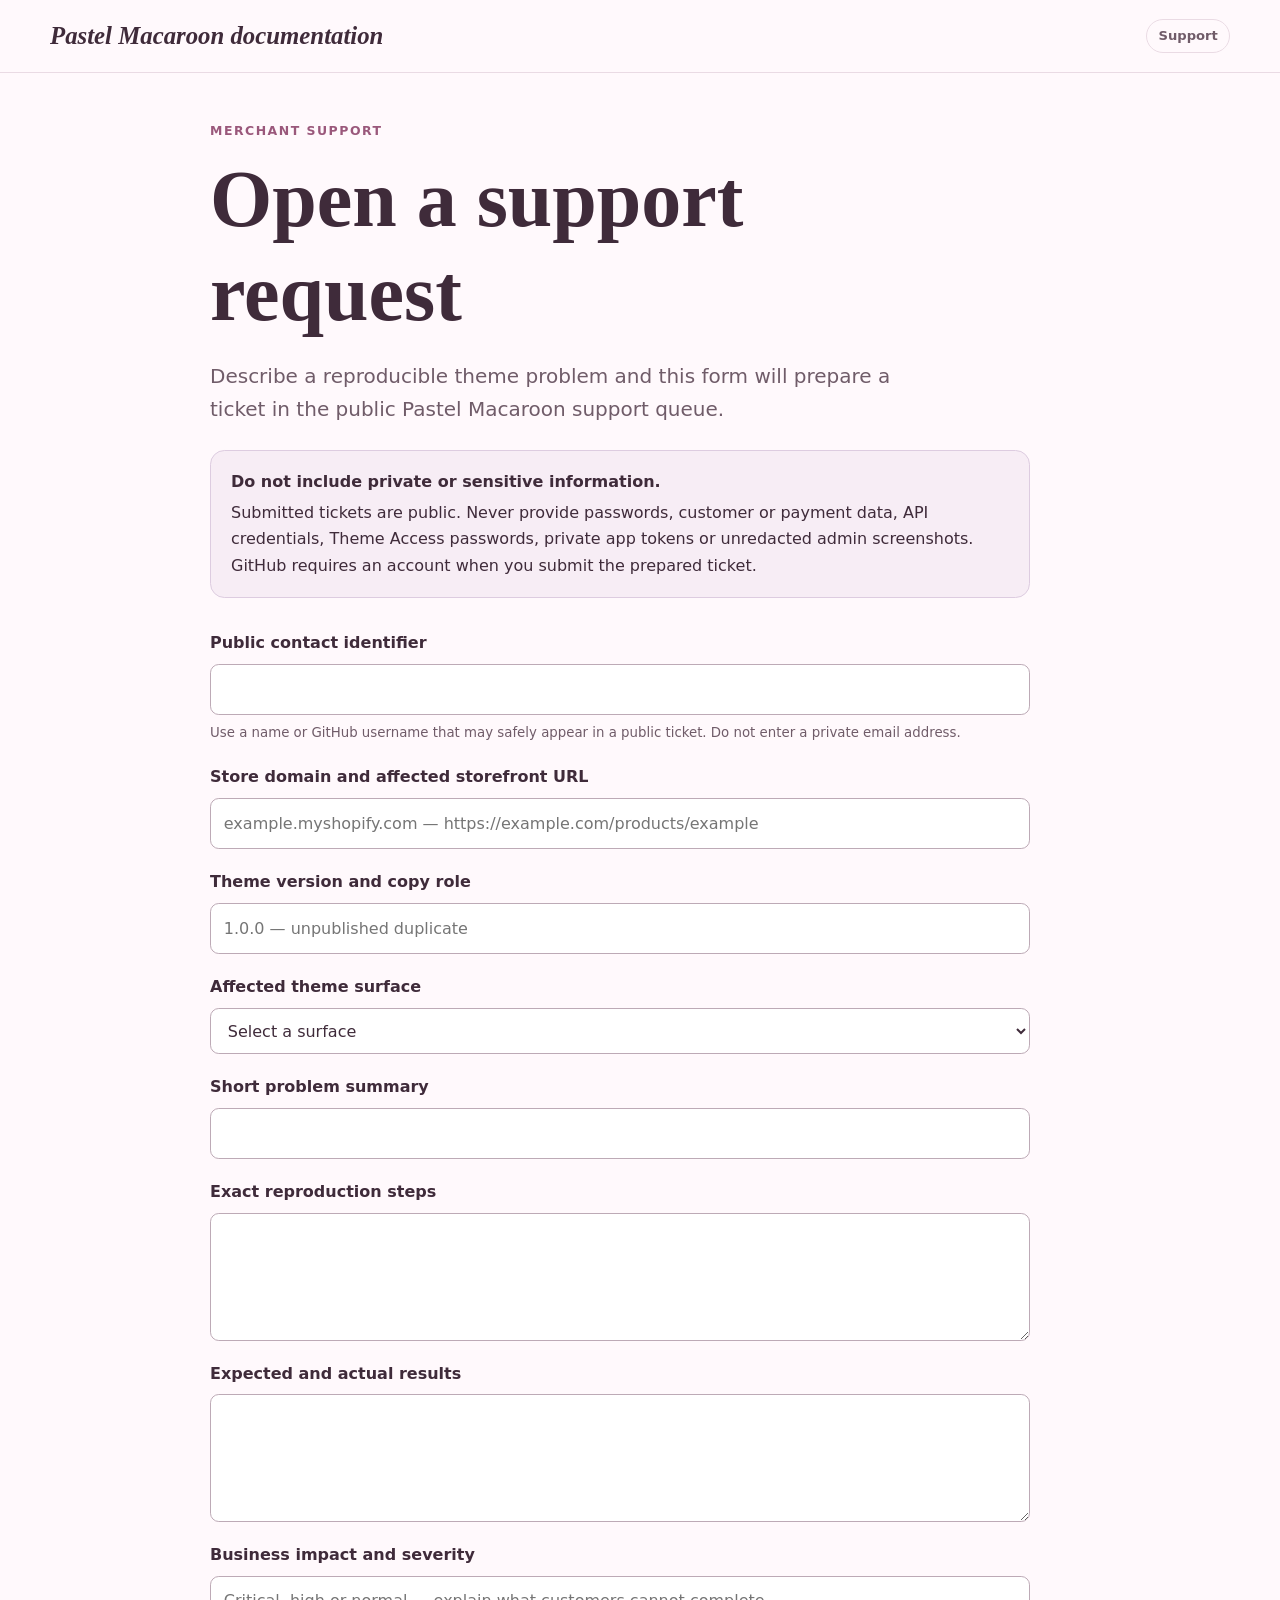
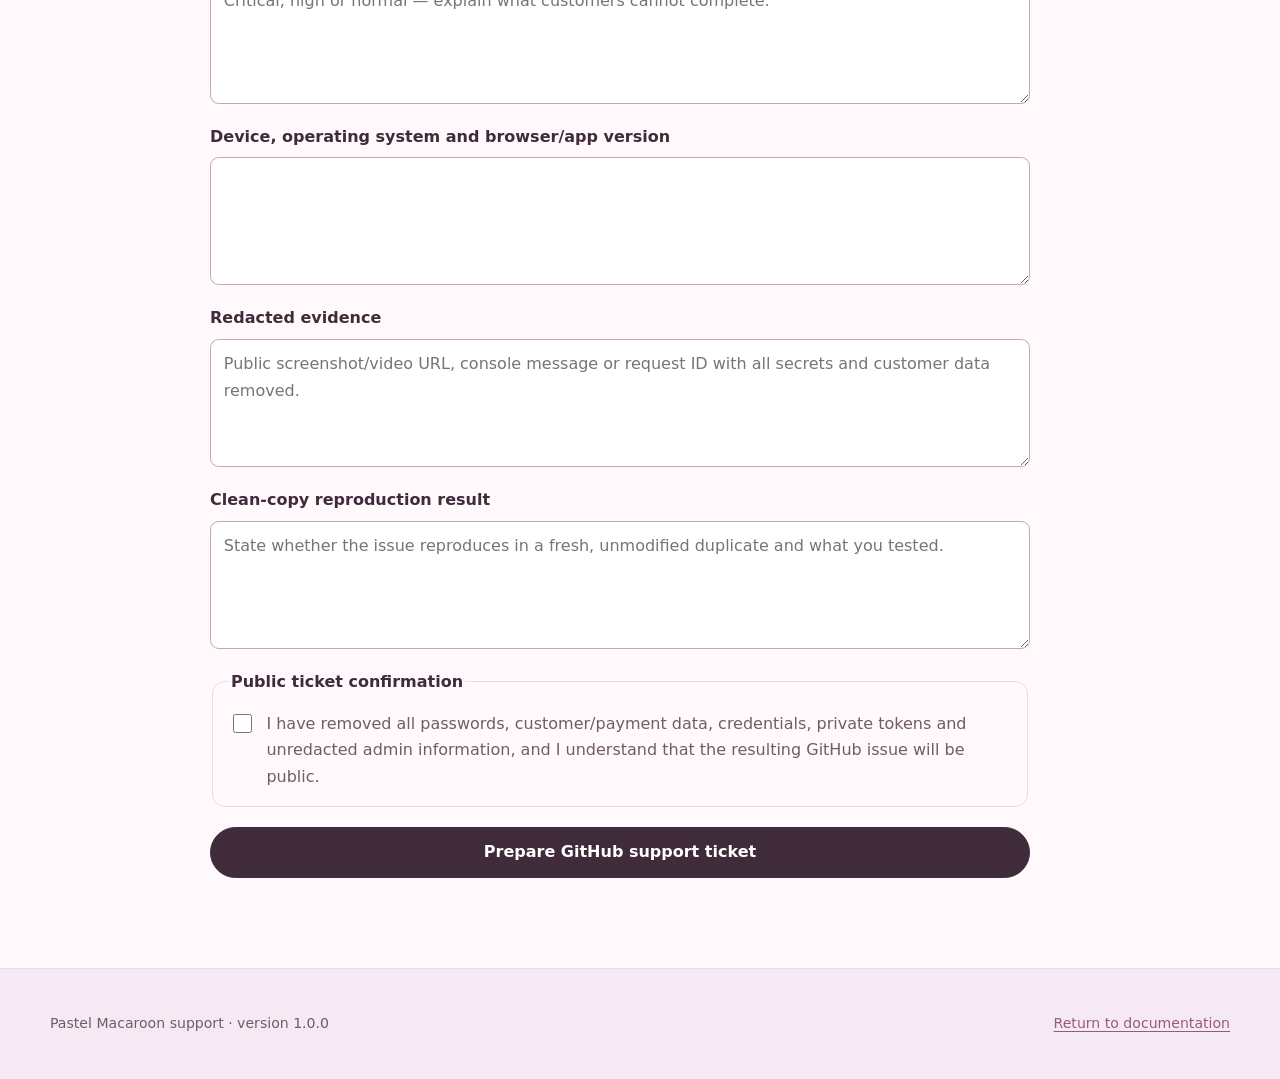
==== support.html @ 12b813d6 "Add public support intake" ====
<!doctype html>
<html lang="en">
  <head>
    <meta charset="utf-8">
    <meta name="viewport" content="width=device-width, initial-scale=1">
    <meta name="description" content="Public support request form for the Pastel Macaroon Shopify theme.">
    <title>Pastel Macaroon support request</title>
    <link rel="stylesheet" href="assets/docs.css">
  </head>
  <body>
    <a class="skip-link" href="#main-content">Skip to support form</a>
    <header class="site-header">
      <div class="site-header__inner">
        <a class="brand" href="./">Pastel Macaroon documentation</a>
        <span class="version-badge">Support</span>
      </div>
    </header>

    <main class="support-page" id="main-content">
      <p class="eyebrow">Merchant support</p>
      <h1>Open a support request</h1>
      <p class="docs-hero__lede">Describe a reproducible theme problem and this form will prepare a ticket in the public Pastel Macaroon support queue.</p>

      <div class="callout">
        <strong>Do not include private or sensitive information.</strong>
        Submitted tickets are public. Never provide passwords, customer or payment data, API credentials, Theme Access passwords, private app tokens or unredacted admin screenshots. GitHub requires an account when you submit the prepared ticket.
      </div>

      <form class="support-form" id="SupportRequest" action="https://github.com/bkolasinski/pastel-macaroon/issues/new" method="get">
        <input type="hidden" name="labels" value="support">
        <input type="hidden" name="title" id="IssueTitle">
        <input type="hidden" name="body" id="IssueBody">

        <div class="support-form__field">
          <label for="MerchantContact">Public contact identifier</label>
          <input id="MerchantContact" name="merchant-contact" type="text" autocomplete="name" maxlength="120" required>
          <small>Use a name or GitHub username that may safely appear in a public ticket. Do not enter a private email address.</small>
        </div>

        <div class="support-form__field">
          <label for="StoreUrl">Store domain and affected storefront URL</label>
          <input id="StoreUrl" name="store-domain-and-url" type="text" inputmode="url" maxlength="500" placeholder="example.myshopify.com — https://example.com/products/example" required>
        </div>

        <div class="support-form__field">
          <label for="ThemeVersion">Theme version and copy role</label>
          <input id="ThemeVersion" name="theme-version-and-copy-role" type="text" maxlength="160" placeholder="1.0.0 — unpublished duplicate" required>
        </div>

        <div class="support-form__field">
          <label for="Surface">Affected theme surface</label>
          <select id="Surface" name="affected-theme-surface" required>
            <option value="">Select a surface</option>
            <option>Home page or section</option>
            <option>Header or navigation</option>
            <option>Collection or search</option>
            <option>Product page or product form</option>
            <option>Cart or checkout handoff</option>
            <option>Blog, article or page</option>
            <option>Customer account</option>
            <option>Markets or localization</option>
            <option>Theme editor</option>
            <option>Accessibility</option>
            <option>Other</option>
          </select>
        </div>

        <div class="support-form__field">
          <label for="Summary">Short problem summary</label>
          <input id="Summary" name="summary" type="text" maxlength="160" required>
        </div>

        <div class="support-form__field">
          <label for="Steps">Exact reproduction steps</label>
          <textarea id="Steps" name="reproduction-steps" maxlength="2500" required></textarea>
        </div>

        <div class="support-form__field">
          <label for="ExpectedActual">Expected and actual results</label>
          <textarea id="ExpectedActual" name="expected-and-actual-results" maxlength="2000" required></textarea>
        </div>

        <div class="support-form__field">
          <label for="Impact">Business impact and severity</label>
          <textarea id="Impact" name="business-impact" maxlength="1200" placeholder="Critical, high or normal — explain what customers cannot complete." required></textarea>
        </div>

        <div class="support-form__field">
          <label for="Environment">Device, operating system and browser/app version</label>
          <textarea id="Environment" name="device-and-browser" maxlength="1200" required></textarea>
        </div>

        <div class="support-form__field">
          <label for="Evidence">Redacted evidence</label>
          <textarea id="Evidence" name="redacted-evidence" maxlength="1600" placeholder="Public screenshot/video URL, console message or request ID with all secrets and customer data removed." required></textarea>
        </div>

        <div class="support-form__field">
          <label for="CleanCopy">Clean-copy reproduction result</label>
          <textarea id="CleanCopy" name="clean-copy-reproduction" maxlength="1200" placeholder="State whether the issue reproduces in a fresh, unmodified duplicate and what you tested." required></textarea>
        </div>

        <fieldset>
          <legend>Public ticket confirmation</legend>
          <label class="support-form__privacy">
            <input id="PublicConfirmation" name="public-confirmation" type="checkbox" required>
            <span>I have removed all passwords, customer/payment data, credentials, private tokens and unredacted admin information, and I understand that the resulting GitHub issue will be public.</span>
          </label>
        </fieldset>

        <button type="submit">Prepare GitHub support ticket</button>
        <noscript><p>JavaScript is required to combine these fields into a ticket. You can instead use the <a href="https://github.com/bkolasinski/pastel-macaroon/issues/new?template=merchant-support.yml">native GitHub support form</a>.</p></noscript>
      </form>
    </main>

    <footer class="site-footer">
      <div class="site-footer__inner">
        <span>Pastel Macaroon support · version 1.0.0</span>
        <a href="./">Return to documentation</a>
      </div>
    </footer>

    <script>
      const supportForm = document.querySelector('#SupportRequest');
      const issueTitle = document.querySelector('#IssueTitle');
      const issueBody = document.querySelector('#IssueBody');
      const fieldLabels = [
        ['merchant-contact', 'Public contact identifier'],
        ['store-domain-and-url', 'Store domain and affected URL'],
        ['theme-version-and-copy-role', 'Theme version and copy role'],
        ['affected-theme-surface', 'Affected theme surface'],
        ['reproduction-steps', 'Reproduction steps'],
        ['expected-and-actual-results', 'Expected and actual results'],
        ['business-impact', 'Business impact and severity'],
        ['device-and-browser', 'Device and browser'],
        ['redacted-evidence', 'Redacted evidence'],
        ['clean-copy-reproduction', 'Clean-copy reproduction']
      ];

      supportForm.addEventListener('submit', (event) => {
        event.preventDefault();

        if (!supportForm.reportValidity()) return;

        const data = new FormData(supportForm);
        const surface = data.get('affected-theme-surface');
        const summary = data.get('summary');
        const sections = fieldLabels.map(([name, label]) => `## ${label}\n\n${data.get(name)}`);
        const url = new URL(supportForm.action);

        issueTitle.value = `[Support] ${surface}: ${summary}`;
        issueBody.value = `${sections.join('\n\n')}\n\n---\nI confirm that this public ticket contains no passwords, customer/payment data, credentials, private tokens or unredacted admin information.`;
        url.searchParams.set('labels', 'support');
        url.searchParams.set('title', issueTitle.value);
        url.searchParams.set('body', issueBody.value);
        window.location.assign(url);
      });
    </script>
  </body>
</html>
---- assets/docs.css ----
:root {
  color-scheme: light;
  --ink: #3f2b3a;
  --muted: #705c69;
  --paper: #fff9fc;
  --surface: #ffffff;
  --line: #eadbe4;
  --rose: #9a587b;
  --lavender: #7d68a6;
  --wash: #f7edf5;
  --shadow: 0 18px 50px rgb(88 54 76 / 10%);
  font-family: Inter, ui-sans-serif, system-ui, -apple-system, BlinkMacSystemFont, "Segoe UI", sans-serif;
}

* {
  box-sizing: border-box;
}

html {
  scroll-behavior: smooth;
}

body {
  min-width: 320px;
  margin: 0;
  background: var(--paper);
  color: var(--ink);
  line-height: 1.65;
}

a {
  color: var(--rose);
  text-underline-offset: 0.18em;
}

a:hover {
  text-decoration-thickness: 0.14em;
}

a:focus-visible,
summary:focus-visible,
button:focus-visible,
input:focus-visible,
select:focus-visible,
textarea:focus-visible {
  border-radius: 0.2rem;
  outline: 3px solid #6d4b8f;
  outline-offset: 3px;
}

code {
  padding: 0.12rem 0.35rem;
  border-radius: 0.35rem;
  background: #f1e6ee;
  font-size: 0.9em;
}

pre {
  overflow-x: auto;
  padding: 1rem;
  border: 1px solid var(--line);
  border-radius: 0.8rem;
  background: #332a32;
  color: #fff9fc;
}

pre code {
  padding: 0;
  background: transparent;
}

.skip-link {
  position: fixed;
  z-index: 10;
  top: 0.75rem;
  left: 0.75rem;
  padding: 0.7rem 1rem;
  border-radius: 999px;
  background: var(--ink);
  color: #fff;
  transform: translateY(-180%);
}

.skip-link:focus {
  transform: none;
}

.site-header {
  position: sticky;
  z-index: 5;
  top: 0;
  border-bottom: 1px solid var(--line);
  background: rgb(255 249 252 / 94%);
  backdrop-filter: blur(14px);
}

.site-header__inner,
.docs-shell,
.site-footer__inner {
  width: min(1180px, calc(100% - 32px));
  margin-inline: auto;
}

.site-header__inner {
  display: flex;
  min-height: 72px;
  align-items: center;
  justify-content: space-between;
  gap: 24px;
}

.site-header__actions {
  display: flex;
  align-items: center;
  gap: 1rem;
}

.brand {
  color: var(--ink);
  font-family: Georgia, "Times New Roman", serif;
  font-size: clamp(1.15rem, 3vw, 1.55rem);
  font-style: italic;
  font-weight: 700;
  text-decoration: none;
}

.version-badge {
  padding: 0.35rem 0.7rem;
  border: 1px solid var(--line);
  border-radius: 999px;
  color: var(--muted);
  font-size: 0.82rem;
  font-weight: 700;
}

.docs-shell {
  display: grid;
  grid-template-columns: minmax(220px, 280px) minmax(0, 1fr);
  gap: clamp(32px, 6vw, 76px);
  padding-block: 48px 90px;
}

.docs-nav {
  position: sticky;
  top: 104px;
  align-self: start;
  max-height: calc(100vh - 130px);
  overflow-y: auto;
  padding: 1.1rem;
  border: 1px solid var(--line);
  border-radius: 1.1rem;
  background: var(--surface);
  box-shadow: var(--shadow);
}

.docs-nav h2 {
  margin: 0 0 0.75rem;
  font-size: 0.78rem;
  letter-spacing: 0.12em;
  text-transform: uppercase;
}

.docs-nav ol {
  display: grid;
  margin: 0;
  padding: 0;
  gap: 0.18rem;
  list-style: none;
}

.docs-nav a {
  display: block;
  padding: 0.38rem 0.55rem;
  border-radius: 0.55rem;
  color: var(--muted);
  font-size: 0.91rem;
  text-decoration: none;
}

.docs-nav a:hover {
  background: var(--wash);
  color: var(--ink);
}

.docs-content {
  min-width: 0;
}

.docs-hero {
  padding: clamp(28px, 6vw, 58px);
  border: 1px solid var(--line);
  border-radius: 1.6rem;
  background: linear-gradient(135deg, #fff 0%, #f9edf5 52%, #f1ecfb 100%);
  box-shadow: var(--shadow);
}

.eyebrow {
  margin: 0 0 0.65rem;
  color: var(--rose);
  font-size: 0.78rem;
  font-weight: 800;
  letter-spacing: 0.12em;
  text-transform: uppercase;
}

h1,
h2,
h3 {
  font-family: Georgia, "Times New Roman", serif;
  line-height: 1.18;
}

h1 {
  max-width: 780px;
  margin: 0;
  font-size: clamp(2.35rem, 7vw, 5rem);
}

.docs-hero__lede {
  max-width: 690px;
  margin: 1.2rem 0 0;
  color: var(--muted);
  font-size: clamp(1.05rem, 2vw, 1.25rem);
}

.status-note {
  margin-top: 1.4rem;
  padding: 0.9rem 1rem;
  border-left: 4px solid var(--lavender);
  background: rgb(255 255 255 / 70%);
}

.docs-section {
  scroll-margin-top: 100px;
  padding-block: clamp(46px, 7vw, 76px);
  border-bottom: 1px solid var(--line);
}

.docs-section > h2 {
  margin: 0 0 1rem;
  font-size: clamp(1.9rem, 4vw, 3rem);
}

.docs-section > h3 {
  margin-top: 2rem;
  font-size: 1.35rem;
}

.docs-section > p,
.docs-section > ul,
.docs-section > ol {
  max-width: 780px;
}

.callout {
  max-width: 820px;
  margin-block: 1.5rem;
  padding: 1.15rem 1.25rem;
  border: 1px solid #ddcce0;
  border-radius: 0.9rem;
  background: var(--wash);
}

.callout strong {
  display: block;
  margin-bottom: 0.25rem;
}

.button-link,
.support-form button {
  display: inline-flex;
  min-height: 44px;
  align-items: center;
  justify-content: center;
  padding: 0.7rem 1.1rem;
  border: 1px solid var(--ink);
  border-radius: 999px;
  background: var(--ink);
  color: #fff;
  font: inherit;
  font-weight: 750;
  text-decoration: none;
}

.support-form {
  display: grid;
  max-width: 820px;
  gap: 1.25rem;
  margin-top: 2rem;
}

.support-form__field {
  display: grid;
  gap: 0.45rem;
}

.support-form__field label,
.support-form legend {
  font-weight: 750;
}

.support-form__field small,
.support-form__privacy {
  color: var(--muted);
}

.support-form input,
.support-form select,
.support-form textarea {
  width: 100%;
  min-height: 44px;
  padding: 0.72rem 0.8rem;
  border: 1px solid #bdaab6;
  border-radius: 0.55rem;
  background: var(--surface);
  color: var(--ink);
  font: inherit;
}

.support-form textarea {
  min-height: 8rem;
  resize: vertical;
}

.support-form fieldset {
  padding: 1rem;
  border: 1px solid var(--line);
  border-radius: 0.8rem;
}

.support-form__privacy {
  display: grid;
  grid-template-columns: auto 1fr;
  align-items: start;
  gap: 0.7rem;
}

.support-form__privacy input {
  width: 1.2rem;
  min-height: 1.2rem;
  margin-top: 0.2rem;
}

.support-page {
  width: min(860px, calc(100% - 32px));
  margin-inline: auto;
  padding-block: 48px 90px;
}

.table-wrap {
  overflow-x: auto;
  margin-block: 1.25rem;
  border: 1px solid var(--line);
  border-radius: 0.9rem;
  background: var(--surface);
}

table {
  width: 100%;
  border-collapse: collapse;
  text-align: left;
}

th,
td {
  padding: 0.8rem 0.95rem;
  border-bottom: 1px solid var(--line);
  vertical-align: top;
}

th {
  background: var(--wash);
  font-size: 0.84rem;
  letter-spacing: 0.04em;
}

tr:last-child td {
  border-bottom: 0;
}

details {
  max-width: 820px;
  border-top: 1px solid var(--line);
}

details:last-of-type {
  border-bottom: 1px solid var(--line);
}

summary {
  padding-block: 1rem;
  cursor: pointer;
  font-weight: 750;
}

details > div {
  padding: 0 1rem 1rem;
  color: var(--muted);
}

.site-footer {
  border-top: 1px solid var(--line);
  background: #f5eaf3;
}

.site-footer__inner {
  display: flex;
  min-height: 110px;
  align-items: center;
  justify-content: space-between;
  gap: 24px;
  color: var(--muted);
  font-size: 0.88rem;
}

@media (max-width: 820px) {
  .docs-shell {
    grid-template-columns: 1fr;
  }

  .docs-nav {
    position: static;
    max-height: none;
  }

  .docs-nav ol {
    grid-template-columns: repeat(2, minmax(0, 1fr));
  }
}

@media (max-width: 520px) {
  .docs-nav ol {
    grid-template-columns: 1fr;
  }

  .site-footer__inner {
    align-items: flex-start;
    flex-direction: column;
    justify-content: center;
  }
}

@media (prefers-reduced-motion: reduce) {
  html {
    scroll-behavior: auto;
  }
}
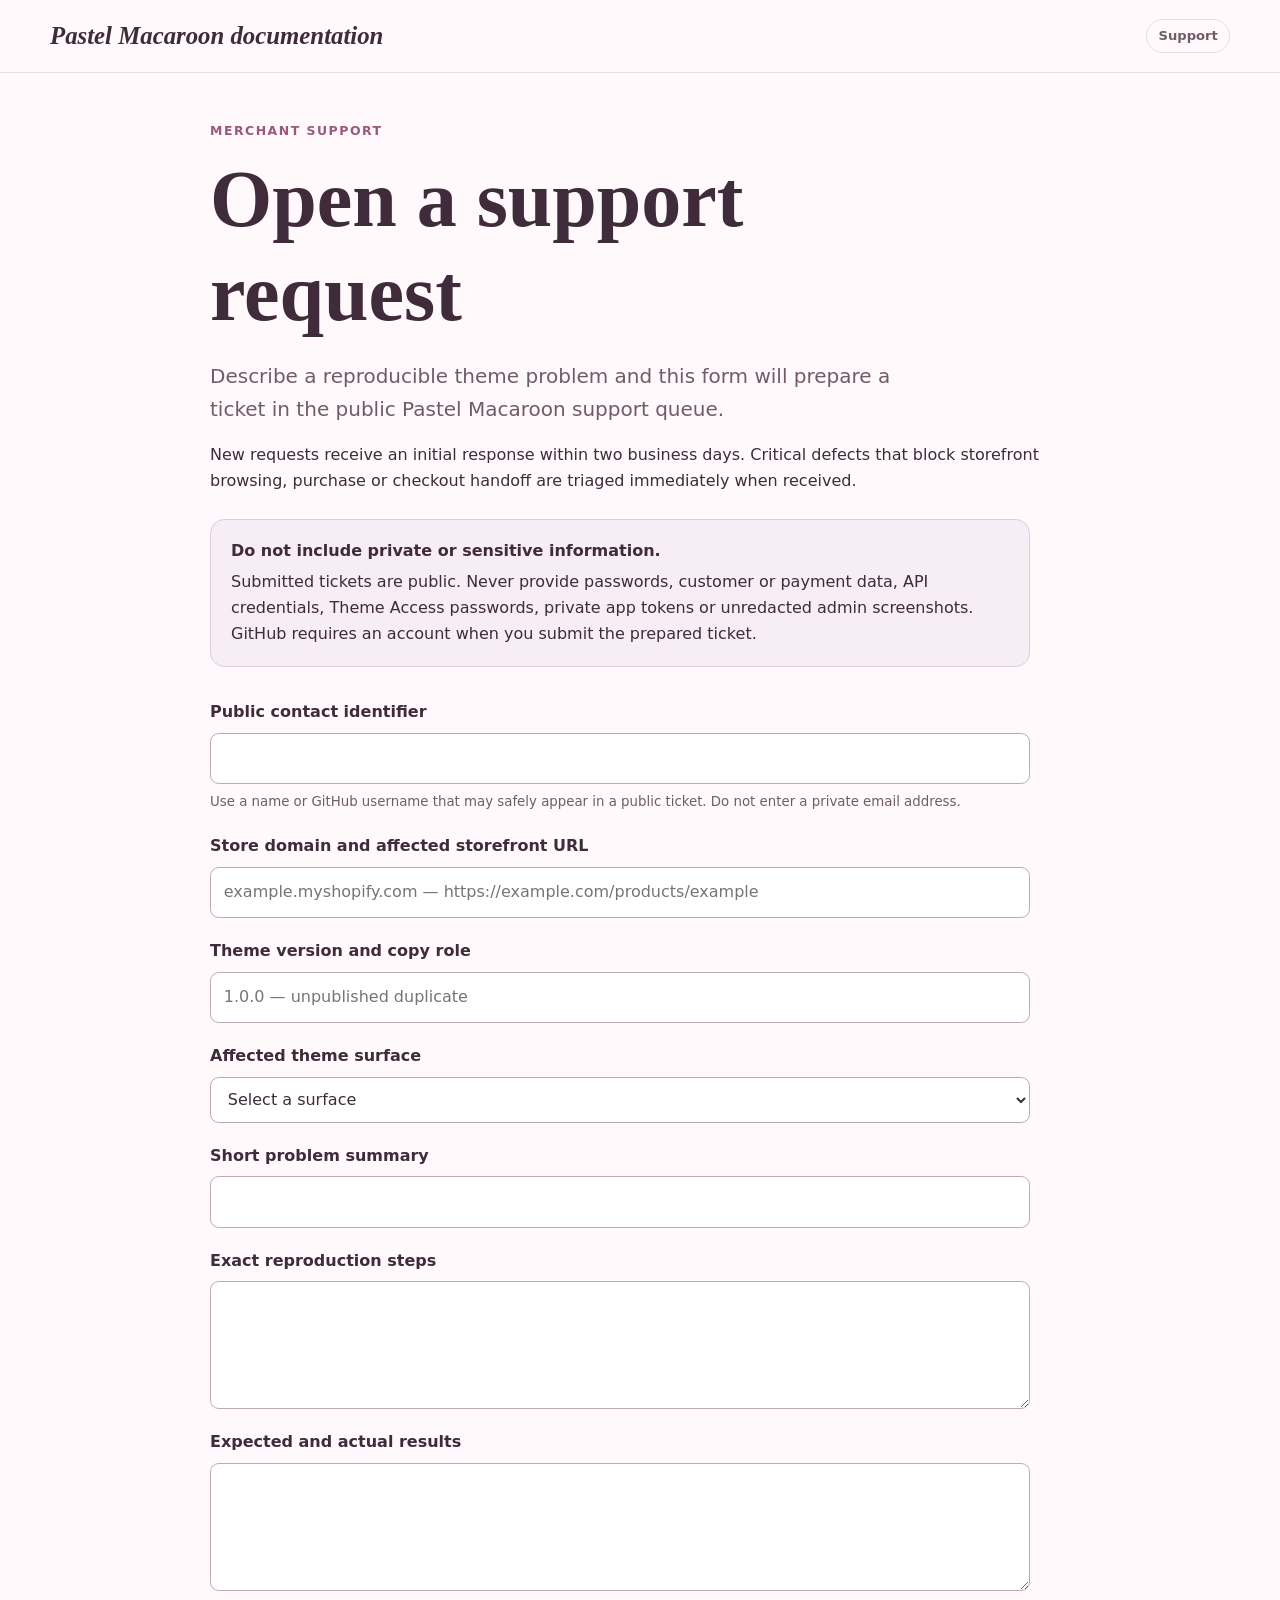
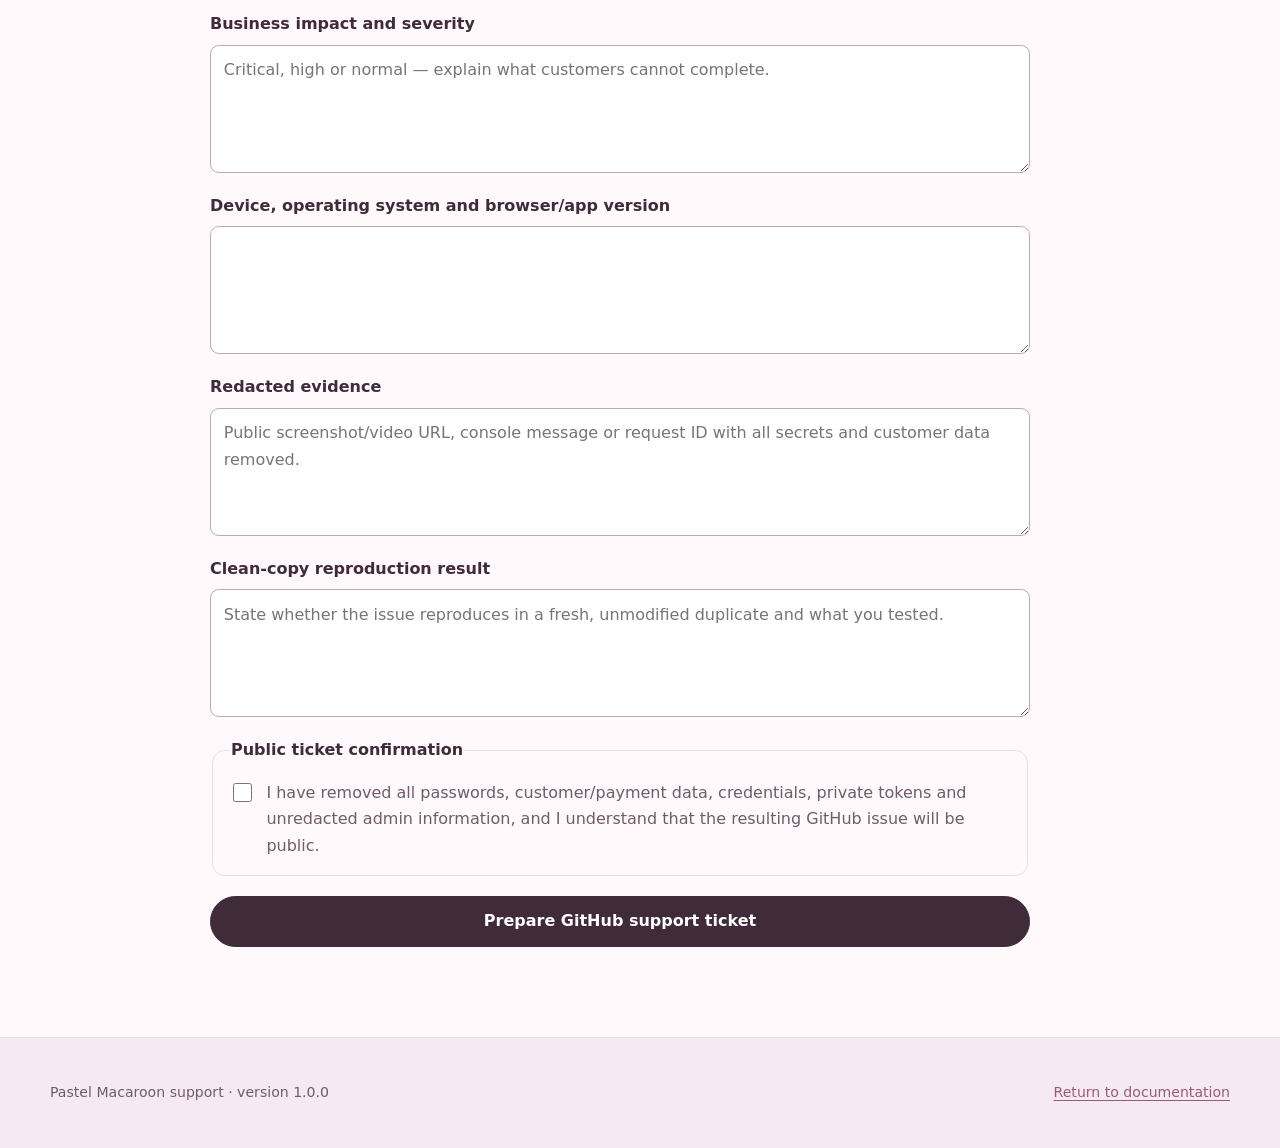
==== commit eb146644: "Publish documentation from shopify-themes@d096e703038558ec728f1176c79a21f3dd3b912e" ====
--- a/support.html
+++ b/support.html
@@ -20,6 +20,7 @@
       <p class="eyebrow">Merchant support</p>
       <h1>Open a support request</h1>
       <p class="docs-hero__lede">Describe a reproducible theme problem and this form will prepare a ticket in the public Pastel Macaroon support queue.</p>
+      <p>New requests receive an initial response within two business days. Critical defects that block storefront browsing, purchase or checkout handoff are triaged immediately when received.</p>
 
       <div class="callout">
         <strong>Do not include private or sensitive information.</strong>
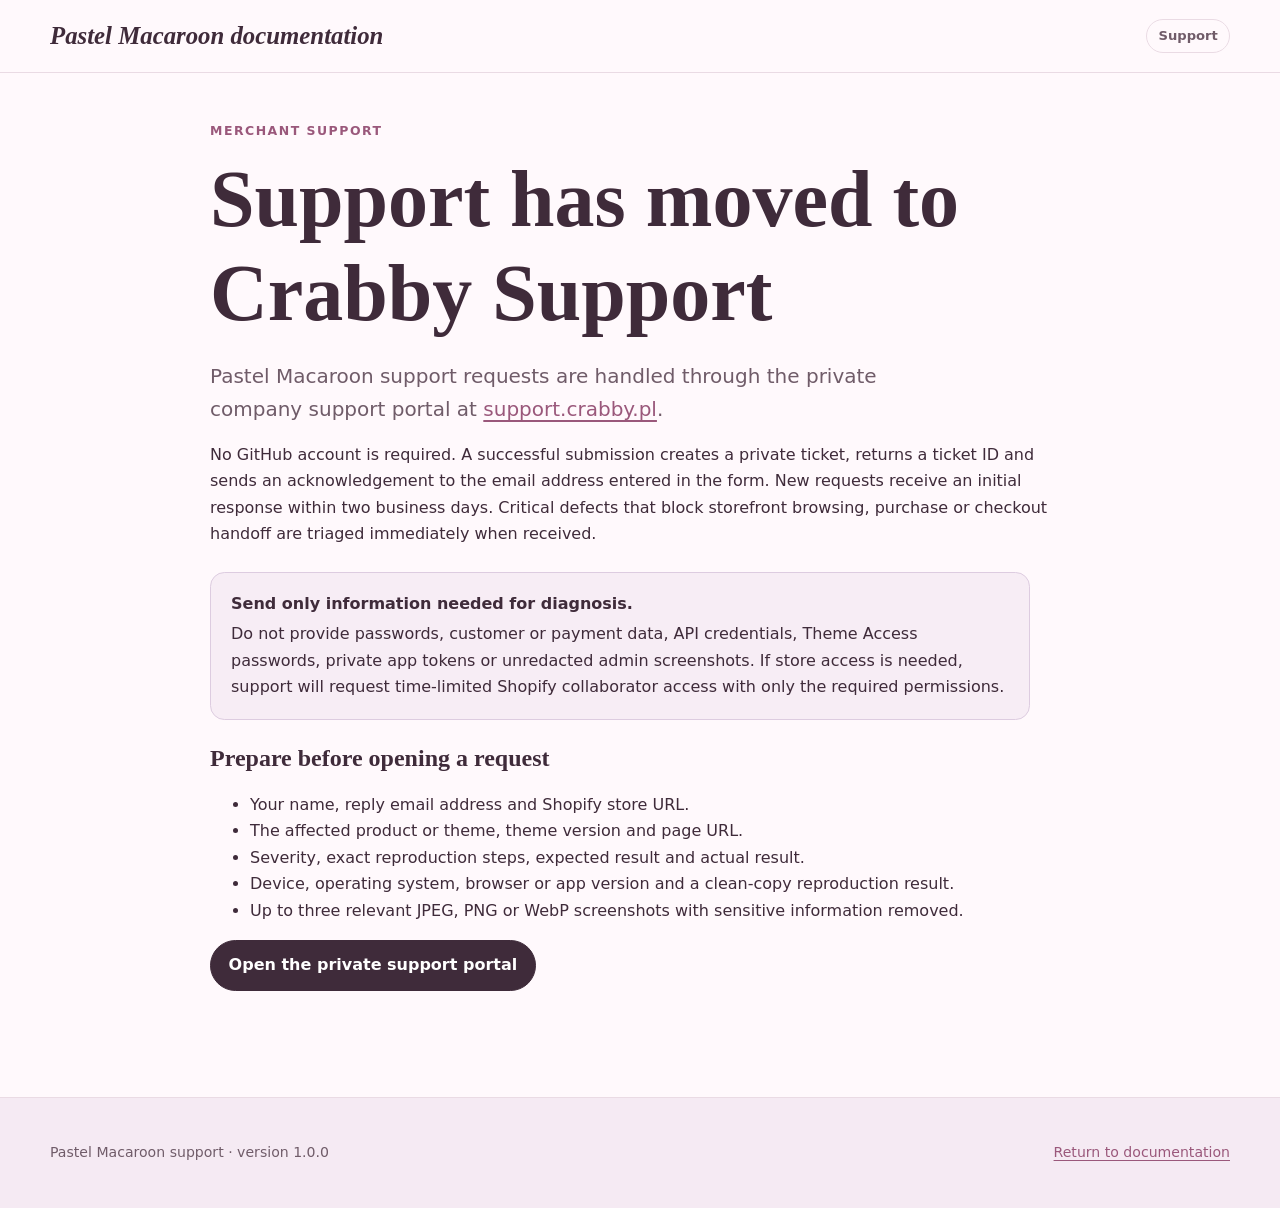
==== commit a13b23ef: "Publish documentation from shopify-themes@3efd4a5337131eaf3132ba81061827a19ef9ee12" ====
--- a/support.html
+++ b/support.html
@@ -3,12 +3,12 @@
   <head>
     <meta charset="utf-8">
     <meta name="viewport" content="width=device-width, initial-scale=1">
-    <meta name="description" content="Public support request form for the Pastel Macaroon Shopify theme.">
-    <title>Pastel Macaroon support request</title>
+    <meta name="description" content="Support access for the Pastel Macaroon Shopify theme.">
+    <title>Pastel Macaroon support</title>
     <link rel="stylesheet" href="assets/docs.css">
   </head>
   <body>
-    <a class="skip-link" href="#main-content">Skip to support form</a>
+    <a class="skip-link" href="#main-content">Skip to support information</a>
     <header class="site-header">
       <div class="site-header__inner">
         <a class="brand" href="./">Pastel Macaroon documentation</a>
@@ -18,100 +18,25 @@
 
     <main class="support-page" id="main-content">
       <p class="eyebrow">Merchant support</p>
-      <h1>Open a support request</h1>
-      <p class="docs-hero__lede">Describe a reproducible theme problem and this form will prepare a ticket in the public Pastel Macaroon support queue.</p>
-      <p>New requests receive an initial response within two business days. Critical defects that block storefront browsing, purchase or checkout handoff are triaged immediately when received.</p>
+      <h1>Support has moved to Crabby Support</h1>
+      <p class="docs-hero__lede">Pastel Macaroon support requests are handled through the private company support portal at <a href="https://support.crabby.pl/">support.crabby.pl</a>.</p>
+      <p>No GitHub account is required. A successful submission creates a private ticket, returns a ticket ID and sends an acknowledgement to the email address entered in the form. New requests receive an initial response within two business days. Critical defects that block storefront browsing, purchase or checkout handoff are triaged immediately when received.</p>
 
       <div class="callout">
-        <strong>Do not include private or sensitive information.</strong>
-        Submitted tickets are public. Never provide passwords, customer or payment data, API credentials, Theme Access passwords, private app tokens or unredacted admin screenshots. GitHub requires an account when you submit the prepared ticket.
+        <strong>Send only information needed for diagnosis.</strong>
+        Do not provide passwords, customer or payment data, API credentials, Theme Access passwords, private app tokens or unredacted admin screenshots. If store access is needed, support will request time-limited Shopify collaborator access with only the required permissions.
       </div>
 
-      <form class="support-form" id="SupportRequest" action="https://github.com/bkolasinski/pastel-macaroon/issues/new" method="get">
-        <input type="hidden" name="labels" value="support">
-        <input type="hidden" name="title" id="IssueTitle">
-        <input type="hidden" name="body" id="IssueBody">
+      <h2>Prepare before opening a request</h2>
+      <ul>
+        <li>Your name, reply email address and Shopify store URL.</li>
+        <li>The affected product or theme, theme version and page URL.</li>
+        <li>Severity, exact reproduction steps, expected result and actual result.</li>
+        <li>Device, operating system, browser or app version and a clean-copy reproduction result.</li>
+        <li>Up to three relevant JPEG, PNG or WebP screenshots with sensitive information removed.</li>
+      </ul>
 
-        <div class="support-form__field">
-          <label for="MerchantContact">Public contact identifier</label>
-          <input id="MerchantContact" name="merchant-contact" type="text" autocomplete="name" maxlength="120" required>
-          <small>Use a name or GitHub username that may safely appear in a public ticket. Do not enter a private email address.</small>
-        </div>
-
-        <div class="support-form__field">
-          <label for="StoreUrl">Store domain and affected storefront URL</label>
-          <input id="StoreUrl" name="store-domain-and-url" type="text" inputmode="url" maxlength="500" placeholder="example.myshopify.com — https://example.com/products/example" required>
-        </div>
-
-        <div class="support-form__field">
-          <label for="ThemeVersion">Theme version and copy role</label>
-          <input id="ThemeVersion" name="theme-version-and-copy-role" type="text" maxlength="160" placeholder="1.0.0 — unpublished duplicate" required>
-        </div>
-
-        <div class="support-form__field">
-          <label for="Surface">Affected theme surface</label>
-          <select id="Surface" name="affected-theme-surface" required>
-            <option value="">Select a surface</option>
-            <option>Home page or section</option>
-            <option>Header or navigation</option>
-            <option>Collection or search</option>
-            <option>Product page or product form</option>
-            <option>Cart or checkout handoff</option>
-            <option>Blog, article or page</option>
-            <option>Customer account</option>
-            <option>Markets or localization</option>
-            <option>Theme editor</option>
-            <option>Accessibility</option>
-            <option>Other</option>
-          </select>
-        </div>
-
-        <div class="support-form__field">
-          <label for="Summary">Short problem summary</label>
-          <input id="Summary" name="summary" type="text" maxlength="160" required>
-        </div>
-
-        <div class="support-form__field">
-          <label for="Steps">Exact reproduction steps</label>
-          <textarea id="Steps" name="reproduction-steps" maxlength="2500" required></textarea>
-        </div>
-
-        <div class="support-form__field">
-          <label for="ExpectedActual">Expected and actual results</label>
-          <textarea id="ExpectedActual" name="expected-and-actual-results" maxlength="2000" required></textarea>
-        </div>
-
-        <div class="support-form__field">
-          <label for="Impact">Business impact and severity</label>
-          <textarea id="Impact" name="business-impact" maxlength="1200" placeholder="Critical, high or normal — explain what customers cannot complete." required></textarea>
-        </div>
-
-        <div class="support-form__field">
-          <label for="Environment">Device, operating system and browser/app version</label>
-          <textarea id="Environment" name="device-and-browser" maxlength="1200" required></textarea>
-        </div>
-
-        <div class="support-form__field">
-          <label for="Evidence">Redacted evidence</label>
-          <textarea id="Evidence" name="redacted-evidence" maxlength="1600" placeholder="Public screenshot/video URL, console message or request ID with all secrets and customer data removed." required></textarea>
-        </div>
-
-        <div class="support-form__field">
-          <label for="CleanCopy">Clean-copy reproduction result</label>
-          <textarea id="CleanCopy" name="clean-copy-reproduction" maxlength="1200" placeholder="State whether the issue reproduces in a fresh, unmodified duplicate and what you tested." required></textarea>
-        </div>
-
-        <fieldset>
-          <legend>Public ticket confirmation</legend>
-          <label class="support-form__privacy">
-            <input id="PublicConfirmation" name="public-confirmation" type="checkbox" required>
-            <span>I have removed all passwords, customer/payment data, credentials, private tokens and unredacted admin information, and I understand that the resulting GitHub issue will be public.</span>
-          </label>
-        </fieldset>
-
-        <button type="submit">Prepare GitHub support ticket</button>
-        <noscript><p>JavaScript is required to combine these fields into a ticket. You can instead use the <a href="https://github.com/bkolasinski/pastel-macaroon/issues/new?template=merchant-support.yml">native GitHub support form</a>.</p></noscript>
-      </form>
+      <p><a class="button-link" href="https://support.crabby.pl/">Open the private support portal</a></p>
     </main>
 
     <footer class="site-footer">
@@ -120,42 +45,5 @@
         <a href="./">Return to documentation</a>
       </div>
     </footer>
-
-    <script>
-      const supportForm = document.querySelector('#SupportRequest');
-      const issueTitle = document.querySelector('#IssueTitle');
-      const issueBody = document.querySelector('#IssueBody');
-      const fieldLabels = [
-        ['merchant-contact', 'Public contact identifier'],
-        ['store-domain-and-url', 'Store domain and affected URL'],
-        ['theme-version-and-copy-role', 'Theme version and copy role'],
-        ['affected-theme-surface', 'Affected theme surface'],
-        ['reproduction-steps', 'Reproduction steps'],
-        ['expected-and-actual-results', 'Expected and actual results'],
-        ['business-impact', 'Business impact and severity'],
-        ['device-and-browser', 'Device and browser'],
-        ['redacted-evidence', 'Redacted evidence'],
-        ['clean-copy-reproduction', 'Clean-copy reproduction']
-      ];
-
-      supportForm.addEventListener('submit', (event) => {
-        event.preventDefault();
-
-        if (!supportForm.reportValidity()) return;
-
-        const data = new FormData(supportForm);
-        const surface = data.get('affected-theme-surface');
-        const summary = data.get('summary');
-        const sections = fieldLabels.map(([name, label]) => `## ${label}\n\n${data.get(name)}`);
-        const url = new URL(supportForm.action);
-
-        issueTitle.value = `[Support] ${surface}: ${summary}`;
-        issueBody.value = `${sections.join('\n\n')}\n\n---\nI confirm that this public ticket contains no passwords, customer/payment data, credentials, private tokens or unredacted admin information.`;
-        url.searchParams.set('labels', 'support');
-        url.searchParams.set('title', issueTitle.value);
-        url.searchParams.set('body', issueBody.value);
-        window.location.assign(url);
-      });
-    </script>
   </body>
 </html>
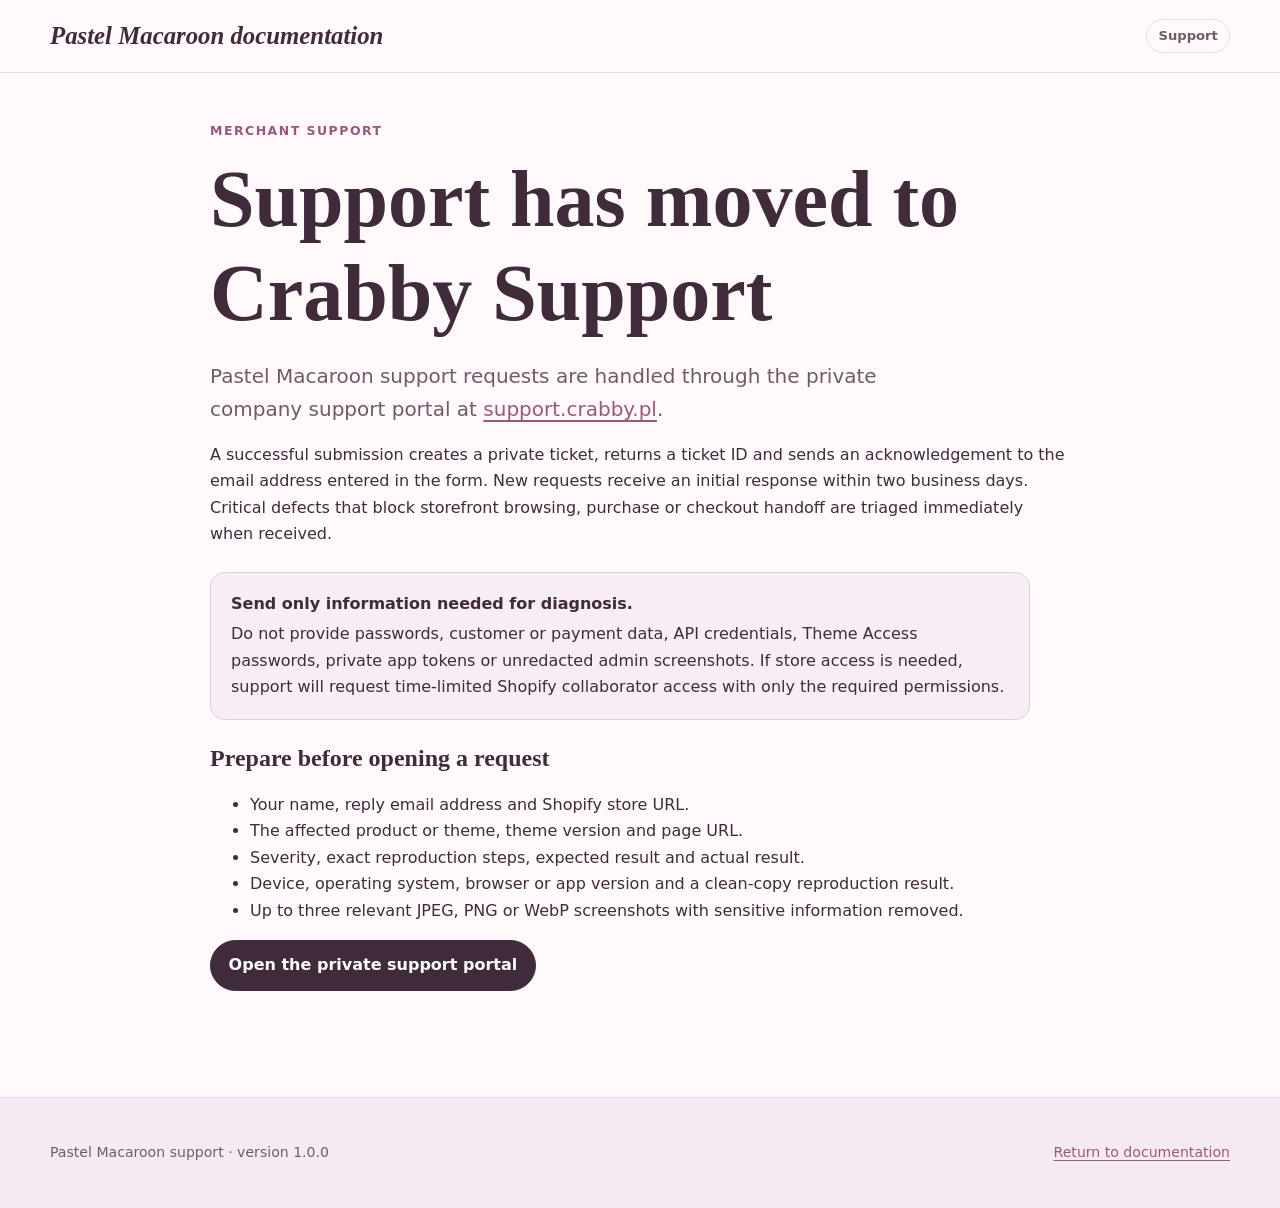
==== commit 3f5feca3: "Publish documentation from shopify-themes@609fcfe1dfd18f0c290216fb8c3bb0af36e9e5f5" ====
--- a/support.html
+++ b/support.html
@@ -20,7 +20,7 @@
       <p class="eyebrow">Merchant support</p>
       <h1>Support has moved to Crabby Support</h1>
       <p class="docs-hero__lede">Pastel Macaroon support requests are handled through the private company support portal at <a href="https://support.crabby.pl/">support.crabby.pl</a>.</p>
-      <p>No GitHub account is required. A successful submission creates a private ticket, returns a ticket ID and sends an acknowledgement to the email address entered in the form. New requests receive an initial response within two business days. Critical defects that block storefront browsing, purchase or checkout handoff are triaged immediately when received.</p>
+      <p>A successful submission creates a private ticket, returns a ticket ID and sends an acknowledgement to the email address entered in the form. New requests receive an initial response within two business days. Critical defects that block storefront browsing, purchase or checkout handoff are triaged immediately when received.</p>
 
       <div class="callout">
         <strong>Send only information needed for diagnosis.</strong>
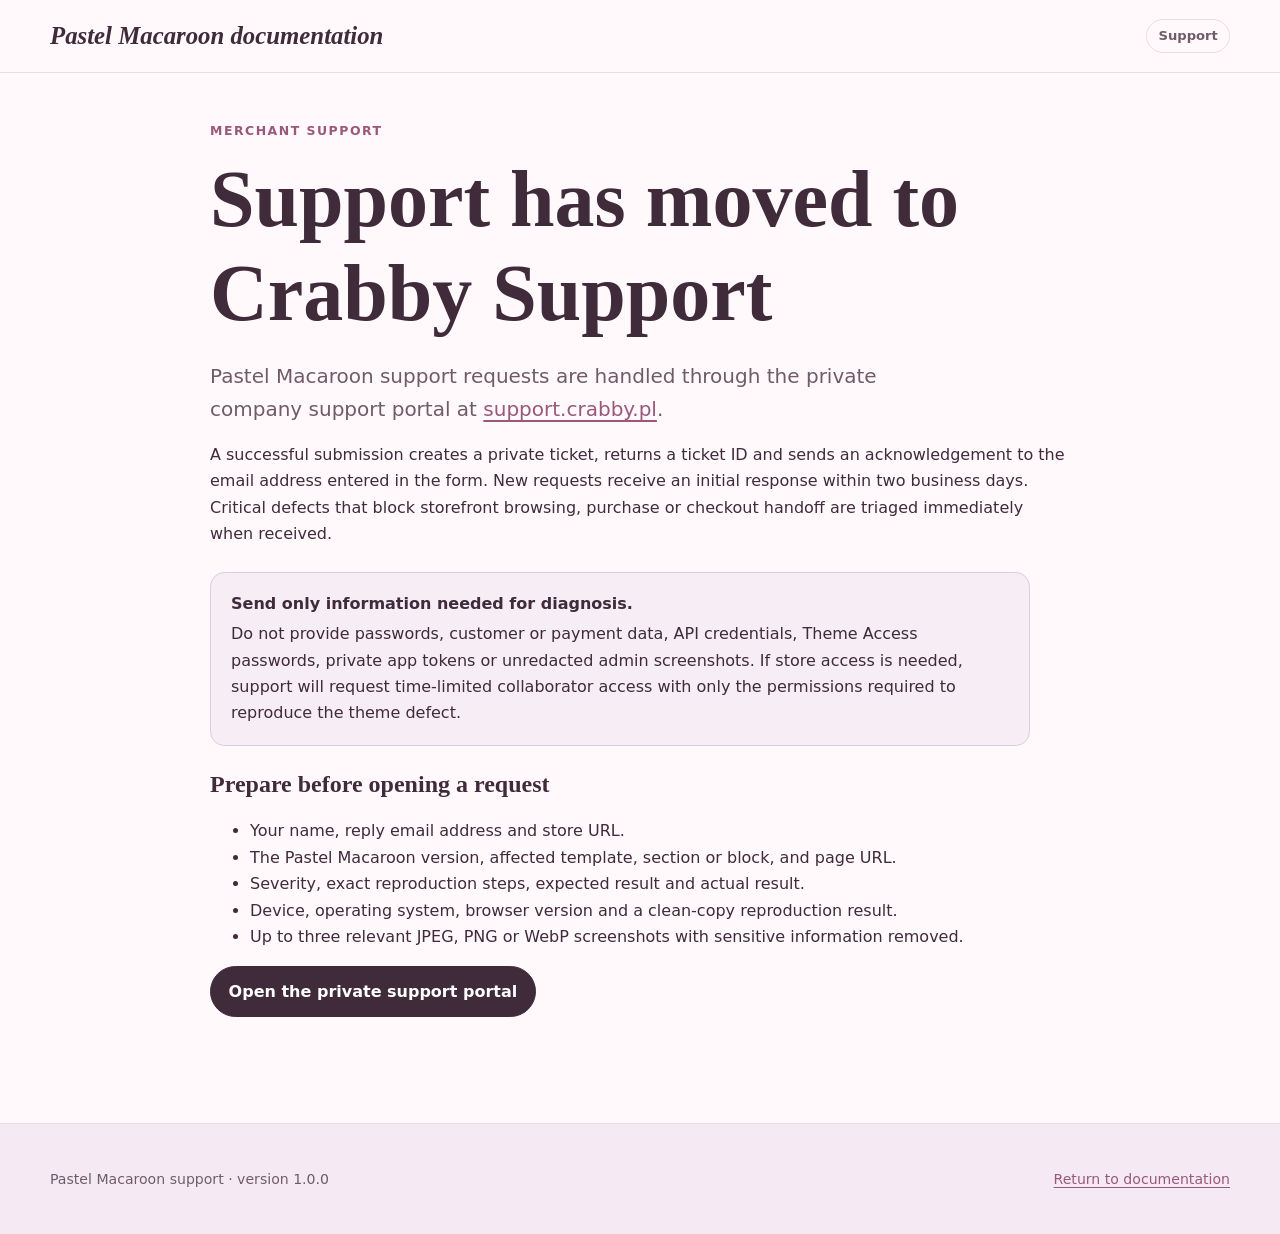
==== commit aaf8366c: "Publish documentation from shopify-themes@c556b997c0853d5354cb3104fe4d3f40d3092459" ====
--- a/support.html
+++ b/support.html
@@ -3,7 +3,7 @@
   <head>
     <meta charset="utf-8">
     <meta name="viewport" content="width=device-width, initial-scale=1">
-    <meta name="description" content="Support access for the Pastel Macaroon Shopify theme.">
+    <meta name="description" content="Support access for the installed Pastel Macaroon theme.">
     <title>Pastel Macaroon support</title>
     <link rel="stylesheet" href="assets/docs.css">
   </head>
@@ -24,15 +24,15 @@
 
       <div class="callout">
         <strong>Send only information needed for diagnosis.</strong>
-        Do not provide passwords, customer or payment data, API credentials, Theme Access passwords, private app tokens or unredacted admin screenshots. If store access is needed, support will request time-limited Shopify collaborator access with only the required permissions.
+        Do not provide passwords, customer or payment data, API credentials, Theme Access passwords, private app tokens or unredacted admin screenshots. If store access is needed, support will request time-limited collaborator access with only the permissions required to reproduce the theme defect.
       </div>
 
       <h2>Prepare before opening a request</h2>
       <ul>
-        <li>Your name, reply email address and Shopify store URL.</li>
-        <li>The affected product or theme, theme version and page URL.</li>
+        <li>Your name, reply email address and store URL.</li>
+        <li>The Pastel Macaroon version, affected template, section or block, and page URL.</li>
         <li>Severity, exact reproduction steps, expected result and actual result.</li>
-        <li>Device, operating system, browser or app version and a clean-copy reproduction result.</li>
+        <li>Device, operating system, browser version and a clean-copy reproduction result.</li>
         <li>Up to three relevant JPEG, PNG or WebP screenshots with sensitive information removed.</li>
       </ul>
 
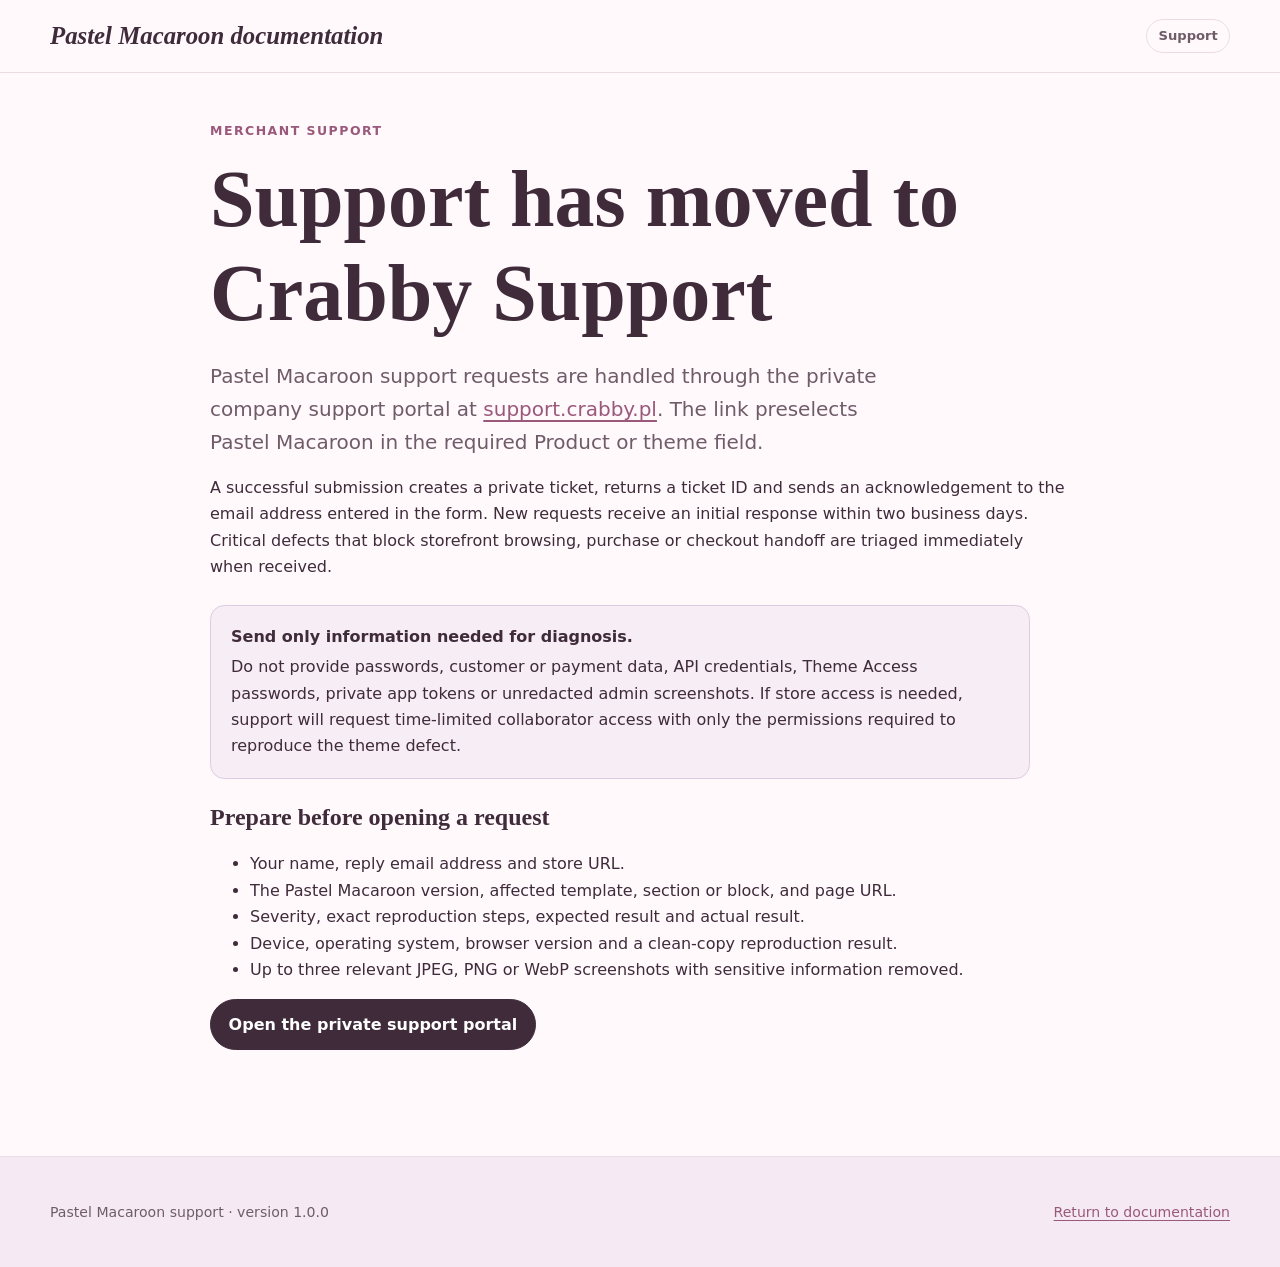
==== commit d83ffc1b: "Publish documentation from shopify-themes@acf5adafcca699b8fd1073bcaa06632acf9b195f" ====
--- a/support.html
+++ b/support.html
@@ -19,7 +19,7 @@
     <main class="support-page" id="main-content">
       <p class="eyebrow">Merchant support</p>
       <h1>Support has moved to Crabby Support</h1>
-      <p class="docs-hero__lede">Pastel Macaroon support requests are handled through the private company support portal at <a href="https://support.crabby.pl/">support.crabby.pl</a>.</p>
+      <p class="docs-hero__lede">Pastel Macaroon support requests are handled through the private company support portal at <a href="https://support.crabby.pl/?product=Pastel%20Macaroon">support.crabby.pl</a>. The link preselects Pastel Macaroon in the required Product or theme field.</p>
       <p>A successful submission creates a private ticket, returns a ticket ID and sends an acknowledgement to the email address entered in the form. New requests receive an initial response within two business days. Critical defects that block storefront browsing, purchase or checkout handoff are triaged immediately when received.</p>
 
       <div class="callout">
@@ -36,7 +36,7 @@
         <li>Up to three relevant JPEG, PNG or WebP screenshots with sensitive information removed.</li>
       </ul>
 
-      <p><a class="button-link" href="https://support.crabby.pl/">Open the private support portal</a></p>
+      <p><a class="button-link" href="https://support.crabby.pl/?product=Pastel%20Macaroon">Open the private support portal</a></p>
     </main>
 
     <footer class="site-footer">
